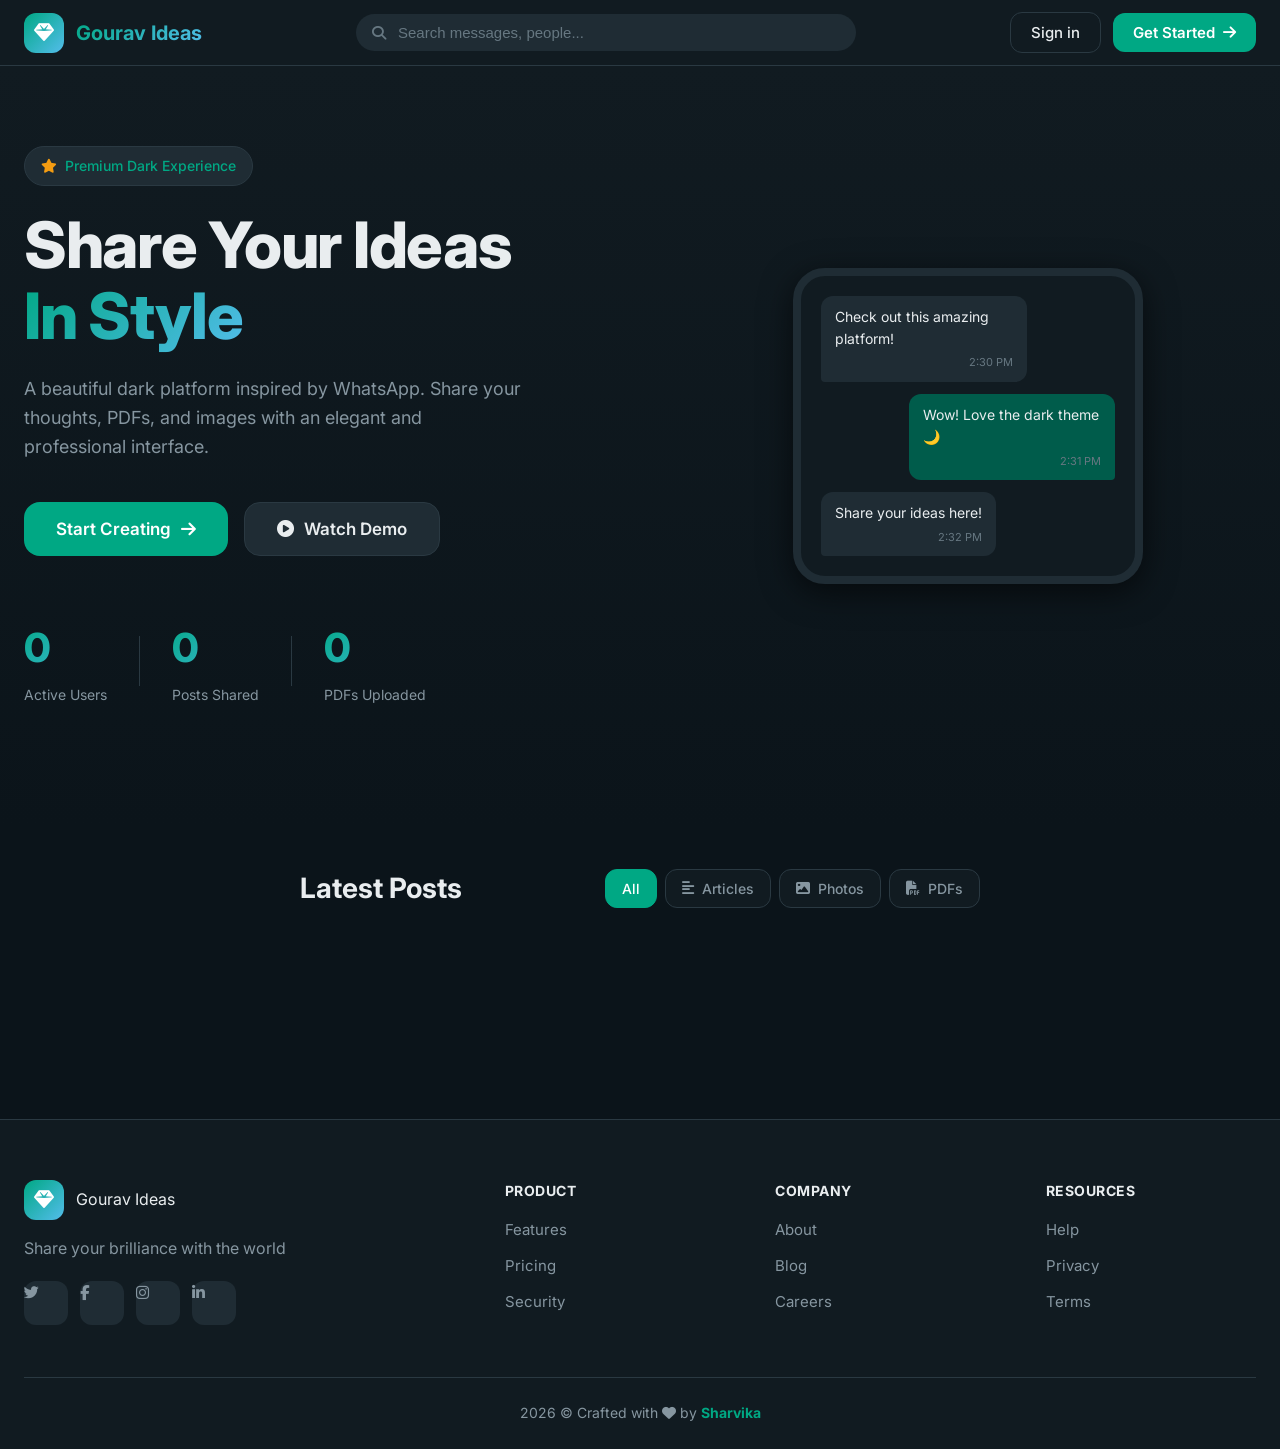
==== admin.html @ 792f9901 "Add files via upload" ====
<!DOCTYPE html>
<html lang="en">
<head>
    <meta charset="UTF-8">
    <meta name="viewport" content="width=device-width, initial-scale=1.0">
    <title>Admin Panel - Gourav Ideas</title>
    <link rel="stylesheet" href="styles.css">
    <link rel="stylesheet" href="https://cdnjs.cloudflare.com/ajax/libs/font-awesome/6.4.0/css/all.min.css">
</head>
<body class="admin-body">
    <div class="admin-container">
        <!-- Sidebar -->
        <aside class="admin-sidebar">
            <div class="admin-logo">
                <i class="fas fa-crown"></i>
                <h2>Admin Panel</h2>
            </div>
            <nav class="admin-nav">
                <a href="#dashboard" class="active" onclick="showSection('dashboard')">
                    <i class="fas fa-chart-line"></i> Dashboard
                </a>
                <a href="#users" onclick="showSection('users')">
                    <i class="fas fa-users"></i> User Management
                </a>
                <a href="#posts" onclick="showSection('posts')">
                    <i class="fas fa-file-alt"></i> Posts Management
                </a>
                <a href="#settings" onclick="showSection('settings')">
                    <i class="fas fa-cog"></i> Website Settings
                </a>
                <a href="#analytics" onclick="showSection('analytics')">
                    <i class="fas fa-chart-pie"></i> Analytics
                </a>
                <a href="index.html" class="back-btn">
                    <i class="fas fa-home"></i> Back to Website
                </a>
            </nav>
        </aside>

        <!-- Main Content -->
        <main class="admin-main">
            <header class="admin-header">
                <h1 id="sectionTitle"><i class="fas fa-chart-line"></i> Dashboard</h1>
                <div class="admin-user">
                    <span>Admin</span>
                    <img src="https://ui-avatars.com/api/?name=Admin&background=f56565&color=fff" alt="Admin">
                </div>
            </header>

            <!-- Dashboard Section -->
            <section id="dashboard" class="admin-section">
                <div class="stats-grid">
                    <div class="stat-box">
                        <div class="stat-icon blue">
                            <i class="fas fa-users"></i>
                        </div>
                        <div class="stat-info">
                            <h3 id="adminTotalUsers">0</h3>
                            <p>Total Users</p>
                        </div>
                    </div>
                    <div class="stat-box">
                        <div class="stat-icon green">
                            <i class="fas fa-file-alt"></i>
                        </div>
                        <div class="stat-info">
                            <h3 id="adminTotalPosts">0</h3>
                            <p>Total Posts</p>
                        </div>
                    </div>
                    <div class="stat-box">
                        <div class="stat-icon orange">
                            <i class="fas fa-file-pdf"></i>
                        </div>
                        <div class="stat-info">
                            <h3 id="adminTotalPDFs">0</h3>
                            <p>PDF Files</p>
                        </div>
                    </div>
                    <div class="stat-box">
                        <div class="stat-icon red">
                            <i class="fas fa-user-slash"></i>
                        </div>
                        <div class="stat-info">
                            <h3 id="adminBlockedUsers">0</h3>
                            <p>Blocked Users</p>
                        </div>
                    </div>
                </div>

                <div class="dashboard-cards">
                    <div class="dashboard-card">
                        <h3><i class="fas fa-clock"></i> Recent Activity</h3>
                        <div id="recentActivity" class="activity-list">
                            <!-- Activity items will be loaded here -->
                        </div>
                    </div>
                    <div class="dashboard-card">
                        <h3><i class="fas fa-chart-bar"></i> Quick Stats</h3>
                        <div class="quick-stats">
                            <div class="quick-stat-item">
                                <span>Posts Today</span>
                                <strong id="postsToday">0</strong>
                            </div>
                            <div class="quick-stat-item">
                                <span>New Users (Week)</span>
                                <strong id="newUsersWeek">0</strong>
                            </div>
                            <div class="quick-stat-item">
                                <span>Total Storage Used</span>
                                <strong id="storageUsed">0 MB</strong>
                            </div>
                        </div>
                    </div>
                </div>
            </section>

            <!-- User Management Section -->
            <section id="users" class="admin-section hidden">
                <div class="section-actions">
                    <input type="text" id="userSearch" placeholder="Search users..." onkeyup="searchUsers()">
                    <button class="action-btn" onclick="refreshUsers()">
                        <i class="fas fa-sync"></i> Refresh
                    </button>
                </div>
                <div class="table-container">
                    <table class="admin-table">
                        <thead>
                            <tr>
                                <th>User ID</th>
                                <th>Name</th>
                                <th>Email</th>
                                <th>Status</th>
                                <th>Posts</th>
                                <th>Joined</th>
                                <th>Actions</th>
                            </tr>
                        </thead>
                        <tbody id="usersTableBody">
                            <!-- Users will be loaded here -->
                        </tbody>
                    </table>
                </div>
            </section>

            <!-- Posts Management Section -->
            <section id="posts" class="admin-section hidden">
                <div class="section-actions">
                    <input type="text" id="postSearch" placeholder="Search posts..." onkeyup="searchPosts()">
                    <select id="postTypeFilter" onchange="filterAdminPosts()">
                        <option value="all">All Types</option>
                        <option value="text">Text</option>
                        <option value="image">Image</option>
                        <option value="pdf">PDF</option>
                    </select>
                    <button class="action-btn" onclick="refreshPosts()">
                        <i class="fas fa-sync"></i> Refresh
                    </button>
                </div>
                <div id="adminPostsContainer" class="admin-posts-grid">
                    <!-- Posts will be loaded here -->
                </div>
            </section>

            <!-- Website Settings Section -->
            <section id="settings" class="admin-section hidden">
                <div class="settings-grid">
                    <div class="settings-card">
                        <h3><i class="fas fa-power-off"></i> Website Control</h3>
                        <div class="setting-item">
                            <div>
                                <h4>Website Status</h4>
                                <p>Turn website on/off for maintenance</p>
                            </div>
                            <label class="toggle-switch">
                                <input type="checkbox" id="websiteStatus" onchange="toggleWebsite()" checked>
                                <span class="toggle-slider"></span>
                            </label>
                        </div>
                        <div class="setting-item">
                            <div>
                                <h4>User Registration</h4>
                                <p>Allow new user registrations</p>
                            </div>
                            <label class="toggle-switch">
                                <input type="checkbox" id="registrationStatus" checked>
                                <span class="toggle-slider"></span>
                            </label>
                        </div>
                        <div class="setting-item">
                            <div>
                                <h4>Post Creation</h4>
                                <p>Allow users to create posts</p>
                            </div>
                            <label class="toggle-switch">
                                <input type="checkbox" id="postCreationStatus" checked>
                                <span class="toggle-slider"></span>
                            </label>
                        </div>
                    </div>

                    <div class="settings-card">
                        <h3><i class="fas fa-sliders-h"></i> Content Limits</h3>
                        <div class="setting-input">
                            <label>Max File Size (MB)</label>
                            <input type="number" id="maxFileSize" value="10" min="1" max="100">
                        </div>
                        <div class="setting-input">
                            <label>Posts Per User Per Day</label>
                            <input type="number" id="postsPerDay" value="10" min="1" max="50">
                        </div>
                        <div class="setting-input">
                            <label>Max Text Length</label>
                            <input type="number" id="maxTextLength" value="5000" min="100" max="10000">
                        </div>
                        <button class="save-btn" onclick="saveSettings()">
                            <i class="fas fa-save"></i> Save Settings
                        </button>
                    </div>

                    <div class="settings-card">
                        <h3><i class="fas fa-exclamation-triangle"></i> Danger Zone</h3>
                        <button class="danger-btn" onclick="clearAllPosts()">
                            <i class="fas fa-trash"></i> Delete All Posts
                        </button>
                        <button class="danger-btn" onclick="clearAllUsers()">
                            <i class="fas fa-user-times"></i> Remove All Users
                        </button>
                        <button class="danger-btn" onclick="resetWebsite()">
                            <i class="fas fa-redo"></i> Reset Entire Website
                        </button>
                    </div>

                    <div class="settings-card">
                        <h3><i class="fas fa-download"></i> Data Management</h3>
                        <button class="action-btn full-width" onclick="exportData()">
                            <i class="fas fa-download"></i> Export All Data
                        </button>
                        <button class="action-btn full-width" onclick="generateBackup()">
                            <i class="fas fa-database"></i> Create Backup
                        </button>
                    </div>
                </div>
            </section>

            <!-- Analytics Section -->
            <section id="analytics" class="admin-section hidden">
                <div class="analytics-grid">
                    <div class="analytics-card">
                        <h3><i class="fas fa-chart-line"></i> User Growth</h3>
                        <canvas id="userGrowthChart"></canvas>
                    </div>
                    <div class="analytics-card">
                        <h3><i class="fas fa-chart-pie"></i> Content Distribution</h3>
                        <div class="content-stats">
                            <div class="content-stat">
                                <i class="fas fa-font"></i>
                                <div>
                                    <strong id="textPostsCount">0</strong>
                                    <span>Text Posts</span>
                                </div>
                            </div>
                            <div class="content-stat">
                                <i class="fas fa-image"></i>
                                <div>
                                    <strong id="imagePostsCount">0</strong>
                                    <span>Image Posts</span>
                                </div>
                            </div>
                            <div class="content-stat">
                                <i class="fas fa-file-pdf"></i>
                                <div>
                                    <strong id="pdfPostsCount">0</strong>
                                    <span>PDF Posts</span>
                                </div>
                            </div>
                        </div>
                    </div>
                </div>
            </section>
        </main>
    </div>

    <script src="script.js"></script>
    <script>
        // Check if user is admin
        window.onload = function() {
            const currentUser = JSON.parse(localStorage.getItem('currentUser') || '{}');
            if (!currentUser.isAdmin) {
                alert('Access Denied! Admin privileges required.');
                window.location.href = 'index.html';
            }
            loadAdminData();
        };
    </script>
</body>
</html>
---- styles.css ----
/* ==================== VARIABLES ==================== */
:root {
    /* Dark Theme Colors (WhatsApp Inspired) */
    --bg-primary: #0b141a;
    --bg-secondary: #111b21;
    --bg-tertiary: #1f2c34;
    --bg-hover: #2a3942;
    
    /* Message Bubbles */
    --bubble-received: #1f2c34;
    --bubble-sent: #005c4b;
    
    /* Accent Colors */
    --primary: #00a884;
    --primary-dark: #008069;
    --primary-light: #06cf9c;
    
    --accent-blue: #53bdeb;
    --accent-purple: #9b59b6;
    --accent-red: #e74c3c;
    --accent-green: #00a884;
    --accent-orange: #f39c12;
    
    /* Text Colors */
    --text-primary: #e9edef;
    --text-secondary: #8696a0;
    --text-tertiary: #667781;
    
    /* Border & Divider */
    --border-color: #2a3942;
    --divider: #222d34;
    
    /* Shadows */
    --shadow-sm: 0 1px 2px 0 rgba(0, 0, 0, 0.3);
    --shadow-md: 0 2px 8px 0 rgba(0, 0, 0, 0.4);
    --shadow-lg: 0 4px 16px 0 rgba(0, 0, 0, 0.5);
    --shadow-xl: 0 8px 32px 0 rgba(0, 0, 0, 0.6);
    
    /* Border Radius */
    --radius-sm: 6px;
    --radius-md: 8px;
    --radius-lg: 12px;
    --radius-xl: 16px;
    --radius-full: 999px;
    
    /* Transitions */
    --transition: all 0.2s cubic-bezier(0.4, 0, 0.2, 1);
}

/* ==================== RESET & BASE ==================== */
* {
    margin: 0;
    padding: 0;
    box-sizing: border-box;
}

body {
    font-family: 'Inter', 'Poppins', -apple-system, BlinkMacSystemFont, sans-serif;
    background: var(--bg-primary);
    color: var(--text-primary);
    line-height: 1.6;
    overflow-x: hidden;
}

img {
    max-width: 100%;
    display: block;
}

button {
    font-family: inherit;
    border: none;
    cursor: pointer;
}

a {
    text-decoration: none;
    color: inherit;
}

/* ==================== SCROLLBAR ==================== */
::-webkit-scrollbar {
    width: 8px;
    height: 8px;
}

::-webkit-scrollbar-track {
    background: var(--bg-secondary);
}

::-webkit-scrollbar-thumb {
    background: var(--border-color);
    border-radius: var(--radius-full);
}

::-webkit-scrollbar-thumb:hover {
    background: var(--bg-hover);
}

/* ==================== LAYOUT ==================== */
.container {
    max-width: 720px;
    margin: 0 auto;
    padding: 0 20px;
}

/* ==================== NAVBAR ==================== */
.navbar {
    position: sticky;
    top: 0;
    z-index: 100;
    background: var(--bg-secondary);
    border-bottom: 1px solid var(--border-color);
    backdrop-filter: blur(10px);
}

.nav-container {
    max-width: 1400px;
    margin: 0 auto;
    padding: 12px 24px;
    display: flex;
    align-items: center;
    justify-content: space-between;
    gap: 24px;
}

.nav-brand {
    display: flex;
    align-items: center;
    gap: 12px;
}

.brand-icon {
    width: 40px;
    height: 40px;
    background: linear-gradient(135deg, var(--primary), var(--accent-blue));
    border-radius: var(--radius-lg);
    display: flex;
    align-items: center;
    justify-content: center;
    font-size: 20px;
    color: white;
}

.brand-text {
    font-size: 20px;
    font-weight: 700;
    background: linear-gradient(135deg, var(--primary), var(--accent-blue));
    -webkit-background-clip: text;
    -webkit-text-fill-color: transparent;
}

.nav-search {
    flex: 1;
    max-width: 500px;
}

.search-box {
    display: flex;
    align-items: center;
    gap: 12px;
    padding: 10px 16px;
    background: var(--bg-tertiary);
    border-radius: var(--radius-full);
    transition: var(--transition);
}

.search-box:focus-within {
    background: var(--bg-hover);
}

.search-box i {
    color: var(--text-tertiary);
    font-size: 14px;
}

.search-box input {
    flex: 1;
    background: none;
    border: none;
    outline: none;
    color: var(--text-primary);
    font-size: 15px;
}

.search-box input::placeholder {
    color: var(--text-tertiary);
}

.nav-right {
    display: flex;
    align-items: center;
}

.nav-buttons {
    display: flex;
    align-items: center;
    gap: 12px;
}

/* ==================== BUTTONS ==================== */
.btn-outline {
    padding: 10px 20px;
    background: transparent;
    border: 1px solid var(--border-color);
    border-radius: var(--radius-lg);
    color: var(--text-primary);
    font-size: 15px;
    font-weight: 500;
    transition: var(--transition);
}

.btn-outline:hover {
    background: var(--bg-tertiary);
    border-color: var(--primary);
}

.btn-primary {
    display: flex;
    align-items: center;
    gap: 8px;
    padding: 10px 20px;
    background: var(--primary);
    border-radius: var(--radius-lg);
    color: white;
    font-size: 15px;
    font-weight: 600;
    transition: var(--transition);
}

.btn-primary:hover {
    background: var(--primary-dark);
    transform: translateY(-2px);
    box-shadow: var(--shadow-md);
}

.icon-btn {
    position: relative;
    width: 44px;
    height: 44px;
    display: flex;
    align-items: center;
    justify-content: center;
    background: var(--bg-tertiary);
    border-radius: var(--radius-lg);
    color: var(--text-secondary);
    transition: var(--transition);
}

.icon-btn:hover {
    background: var(--bg-hover);
    color: var(--text-primary);
}

.notification-badge {
    position: absolute;
    top: 8px;
    right: 8px;
    min-width: 18px;
    height: 18px;
    display: flex;
    align-items: center;
    justify-content: center;
    background: var(--accent-red);
    border-radius: var(--radius-full);
    font-size: 11px;
    font-weight: 700;
    color: white;
    padding: 0 5px;
}

/* ==================== USER DROPDOWN ==================== */
.user-dropdown {
    position: relative;
}

.user-avatar-btn {
    display: flex;
    align-items: center;
    gap: 8px;
    padding: 4px 12px 4px 4px;
    background: var(--bg-tertiary);
    border-radius: var(--radius-full);
    transition: var(--transition);
}

.user-avatar-btn:hover {
    background: var(--bg-hover);
}

.user-avatar-btn img {
    width: 36px;
    height: 36px;
    border-radius: var(--radius-full);
    object-fit: cover;
}

.user-avatar-btn i {
    font-size: 12px;
    color: var(--text-tertiary);
}

.dropdown-menu {
    position: absolute;
    top: calc(100% + 8px);
    right: 0;
    width: 280px;
    background: var(--bg-secondary);
    border: 1px solid var(--border-color);
    border-radius: var(--radius-xl);
    box-shadow: var(--shadow-xl);
    padding: 8px;
    opacity: 0;
    visibility: hidden;
    transform: translateY(-10px);
    transition: var(--transition);
}

.dropdown-menu.active {
    opacity: 1;
    visibility: visible;
    transform: translateY(0);
}

.dropdown-profile {
    display: flex;
    gap: 12px;
    padding: 12px;
    border-radius: var(--radius-lg);
}

.dropdown-profile img {
    width: 48px;
    height: 48px;
    border-radius: var(--radius-full);
}

.dropdown-info h4 {
    font-size: 15px;
    font-weight: 600;
    color: var(--text-primary);
    margin-bottom: 2px;
}

.dropdown-info p {
    font-size: 13px;
    color: var(--text-secondary);
}

.dropdown-divider {
    height: 1px;
    background: var(--border-color);
    margin: 8px 0;
}

.dropdown-item {
    display: flex;
    align-items: center;
    gap: 12px;
    padding: 10px 12px;
    border-radius: var(--radius-lg);
    color: var(--text-primary);
    font-size: 14px;
    transition: var(--transition);
}

.dropdown-item:hover {
    background: var(--bg-tertiary);
}

.dropdown-item i {
    width: 20px;
    color: var(--text-secondary);
}

.admin-item {
    background: linear-gradient(135deg, var(--primary), var(--accent-blue));
    color: white !important;
}

.admin-item:hover {
    opacity: 0.9;
}

.admin-item i {
    color: white !important;
}

.admin-badge {
    margin-left: auto;
    padding: 2px 8px;
    background: rgba(255, 255, 255, 0.2);
    border-radius: var(--radius-sm);
    font-size: 10px;
    font-weight: 700;
}

.logout-item {
    color: var(--accent-red) !important;
}

.logout-item i {
    color: var(--accent-red) !important;
}

/* ==================== HERO SECTION ==================== */
.hero {
    padding: 80px 0 120px;
    background: linear-gradient(180deg, var(--bg-secondary) 0%, var(--bg-primary) 100%);
}

.hero-container {
    max-width: 1400px;
    margin: 0 auto;
    padding: 0 24px;
    display: grid;
    grid-template-columns: 1fr 1fr;
    gap: 80px;
    align-items: center;
}

.hero-badge {
    display: inline-flex;
    align-items: center;
    gap: 8px;
    padding: 8px 16px;
    background: var(--bg-tertiary);
    border: 1px solid var(--border-color);
    border-radius: var(--radius-full);
    font-size: 14px;
    font-weight: 500;
    color: var(--primary);
    margin-bottom: 24px;
}

.hero-badge i {
    color: var(--accent-orange);
}

.hero-title {
    font-size: 64px;
    font-weight: 800;
    line-height: 1.1;
    margin-bottom: 24px;
    letter-spacing: -0.02em;
}

.gradient-text {
    background: linear-gradient(135deg, var(--primary), var(--accent-blue));
    -webkit-background-clip: text;
    -webkit-text-fill-color: transparent;
}

.hero-description {
    font-size: 18px;
    color: var(--text-secondary);
    line-height: 1.6;
    margin-bottom: 40px;
    max-width: 500px;
}

.hero-buttons {
    display: flex;
    gap: 16px;
    margin-bottom: 60px;
}

.btn-hero-primary {
    display: flex;
    align-items: center;
    gap: 10px;
    padding: 16px 32px;
    background: var(--primary);
    border-radius: var(--radius-xl);
    color: white;
    font-size: 17px;
    font-weight: 600;
    transition: var(--transition);
}

.btn-hero-primary:hover {
    background: var(--primary-dark);
    transform: translateY(-3px);
    box-shadow: var(--shadow-lg);
}

.btn-hero-secondary {
    display: flex;
    align-items: center;
    gap: 10px;
    padding: 16px 32px;
    background: var(--bg-tertiary);
    border: 1px solid var(--border-color);
    border-radius: var(--radius-xl);
    color: var(--text-primary);
    font-size: 17px;
    font-weight: 600;
    transition: var(--transition);
}

.btn-hero-secondary:hover {
    background: var(--bg-hover);
    transform: translateY(-2px);
}

.hero-stats {
    display: flex;
    align-items: center;
    gap: 32px;
}

.stat-box {
    text-align: left;
}

.stat-number {
    font-size: 40px;
    font-weight: 800;
    background: linear-gradient(135deg, var(--primary), var(--accent-blue));
    -webkit-background-clip: text;
    -webkit-text-fill-color: transparent;
    margin-bottom: 4px;
}

.stat-text {
    font-size: 14px;
    color: var(--text-secondary);
}

.stat-separator {
    width: 1px;
    height: 50px;
    background: var(--border-color);
}

/* ==================== PHONE MOCKUP ==================== */
.phone-mockup {
    position: relative;
    width: 100%;
    max-width: 350px;
    margin: 0 auto;
}

.phone-screen {
    background: var(--bg-secondary);
    border: 8px solid var(--bg-tertiary);
    border-radius: 32px;
    padding: 20px;
    box-shadow: var(--shadow-xl);
}

.chat-preview {
    display: flex;
    flex-direction: column;
    gap: 12px;
}

.chat-message {
    display: flex;
}

.chat-message.received {
    justify-content: flex-start;
}

.chat-message.sent {
    justify-content: flex-end;
}

.message-bubble {
    max-width: 70%;
    padding: 10px 14px;
    border-radius: var(--radius-lg);
    position: relative;
    animation: messageSlideIn 0.3s ease-out;
}

@keyframes messageSlideIn {
    from {
        opacity: 0;
        transform: translateY(10px);
    }
    to {
        opacity: 1;
        transform: translateY(0);
    }
}

.chat-message.received .message-bubble {
    background: var(--bubble-received);
    border-bottom-left-radius: 4px;
}

.chat-message.sent .message-bubble {
    background: var(--bubble-sent);
    border-bottom-right-radius: 4px;
}

.message-bubble p {
    font-size: 14px;
    color: var(--text-primary);
    margin-bottom: 4px;
}

.message-time {
    font-size: 11px;
    color: var(--text-tertiary);
    float: right;
    margin-left: 12px;
}

/* ==================== CREATE SECTION ==================== */
.create-section {
    padding: 40px 0;
}

.create-card {
    background: var(--bg-secondary);
    border: 1px solid var(--border-color);
    border-radius: var(--radius-xl);
    padding: 20px;
    box-shadow: var(--shadow-md);
}

.create-header {
    display: flex;
    align-items: center;
    gap: 12px;
    margin-bottom: 16px;
    cursor: pointer;
}

.create-avatar {
    width: 44px;
    height: 44px;
    border-radius: var(--radius-full);
    object-fit: cover;
}

.create-input {
    flex: 1;
    padding: 14px 20px;
    background: var(--bg-tertiary);
    border-radius: var(--radius-full);
    color: var(--text-secondary);
    cursor: pointer;
    transition: var(--transition);
}

.create-input:hover {
    background: var(--bg-hover);
}

.create-actions {
    display: flex;
    gap: 8px;
    padding-top: 16px;
    border-top: 1px solid var(--border-color);
}

.action-button {
    flex: 1;
    display: flex;
    align-items: center;
    justify-content: center;
    gap: 10px;
    padding: 12px;
    background: var(--bg-tertiary);
    border-radius: var(--radius-lg);
    font-size: 15px;
    font-weight: 500;
    color: var(--text-primary);
    transition: var(--transition);
}

.action-button:hover {
    background: var(--bg-hover);
}

.action-icon {
    width: 32px;
    height: 32px;
    display: flex;
    align-items: center;
    justify-content: center;
    border-radius: var(--radius-md);
    font-size: 16px;
    color: white;
}

.action-icon.blue {
    background: var(--accent-blue);
}

.action-icon.red {
    background: var(--accent-red);
}

.action-icon.green {
    background: var(--accent-green);
}

/* ==================== FILTER SECTION ==================== */
.filter-section {
    padding: 40px 0 24px;
}

.filter-header {
    display: flex;
    justify-content: space-between;
    align-items: center;
    margin-bottom: 24px;
}

.filter-header h2 {
    font-size: 28px;
    font-weight: 700;
}

.filter-tabs {
    display: flex;
    gap: 8px;
}

.filter-tab {
    display: flex;
    align-items: center;
    gap: 8px;
    padding: 10px 16px;
    background: var(--bg-secondary);
    border: 1px solid var(--border-color);
    border-radius: var(--radius-lg);
    color: var(--text-secondary);
    font-size: 14px;
    font-weight: 500;
    transition: var(--transition);
}

.filter-tab:hover {
    background: var(--bg-tertiary);
    border-color: var(--primary);
}

.filter-tab.active {
    background: var(--primary);
    border-color: var(--primary);
    color: white;
}

/* ==================== FEED SECTION ==================== */
.feed-section {
    padding: 0 0 80px;
}

.posts-feed {
    display: flex;
    flex-direction: column;
    gap: 16px;
}

/* ==================== POST CARD ==================== */
.post-card {
    background: var(--bg-secondary);
    border: 1px solid var(--border-color);
    border-radius: var(--radius-xl);
    overflow: hidden;
    transition: var(--transition);
}

.post-card:hover {
    border-color: var(--primary);
    box-shadow: var(--shadow-lg);
}

.post-header {
    display: flex;
    justify-content: space-between;
    align-items: center;
    padding: 16px 20px;
}

.post-author-info {
    display: flex;
    gap: 12px;
}

.post-avatar {
    width: 44px;
    height: 44px;
    border-radius: var(--radius-full);
    object-fit: cover;
}

.post-author-name {
    font-size: 16px;
    font-weight: 600;
    color: var(--text-primary);
    margin-bottom: 2px;
}

.post-time {
    font-size: 13px;
    color: var(--text-tertiary);
}

.post-menu {
    width: 36px;
    height: 36px;
    display: flex;
    align-items: center;
    justify-content: center;
    background: transparent;
    border-radius: var(--radius-md);
    color: var(--text-tertiary);
    transition: var(--transition);
}

.post-menu:hover {
    background: var(--bg-tertiary);
    color: var(--text-primary);
}

.post-content {
    padding: 0 20px 16px;
}

.post-title {
    font-size: 20px;
    font-weight: 600;
    color: var(--text-primary);
    margin-bottom: 8px;
}

.post-text {
    font-size: 15px;
    color: var(--text-secondary);
    line-height: 1.6;
}

.post-image {
    width: 100%;
    max-height: 500px;
    object-fit: cover;
}

.post-pdf {
    display: flex;
    align-items: center;
    gap: 16px;
    padding: 16px;
    background: var(--bg-tertiary);
    border-radius: var(--radius-lg);
    margin: 0 20px 16px;
}

.pdf-icon {
    width: 56px;
    height: 56px;
    display: flex;
    align-items: center;
    justify-content: center;
    background: var(--accent-red);
    border-radius: var(--radius-lg);
    font-size: 24px;
    color: white;
}

.pdf-details {
    flex: 1;
}

.pdf-name {
    font-size: 15px;
    font-weight: 600;
    color: var(--text-primary);
    margin-bottom: 4px;
}

.pdf-size {
    font-size: 13px;
    color: var(--text-tertiary);
}

.pdf-download-btn {
    padding: 10px 20px;
    background: var(--primary);
    border-radius: var(--radius-lg);
    color: white;
    font-size: 14px;
    font-weight: 600;
    transition: var(--transition);
}

.pdf-download-btn:hover {
    background: var(--primary-dark);
}

.post-actions {
    display: flex;
    gap: 4px;
    padding: 12px 20px;
    border-top: 1px solid var(--border-color);
}

.post-action-btn {
    flex: 1;
    display: flex;
    align-items: center;
    justify-content: center;
    gap: 8px;
    padding: 10px;
    background: transparent;
    border-radius: var(--radius-lg);
    color: var(--text-secondary);
    font-size: 14px;
    font-weight: 500;
    transition: var(--transition);
}

.post-action-btn:hover {
    background: var(--bg-tertiary);
    color: var(--text-primary);
}

.post-action-btn.delete {
    color: var(--accent-red);
}

/* ==================== MODAL ==================== */
.modal {
    display: none;
    position: fixed;
    inset: 0;
    z-index: 1000;
    align-items: center;
    justify-content: center;
    padding: 20px;
}

.modal.active {
    display: flex;
}

.modal-backdrop {
    position: absolute;
    inset: 0;
    background: rgba(0, 0, 0, 0.8);
    backdrop-filter: blur(4px);
}

.modal-dialog {
    position: relative;
    width: 100%;
    max-width: 600px;
    max-height: 90vh;
    overflow-y: auto;
    background: var(--bg-secondary);
    border: 1px solid var(--border-color);
    border-radius: var(--radius-xl);
    box-shadow: var(--shadow-xl);
    animation: modalFadeIn 0.3s ease-out;
}

@keyframes modalFadeIn {
    from {
        opacity: 0;
        transform: scale(0.95);
    }
    to {
        opacity: 1;
        transform: scale(1);
    }
}

.auth-dialog {
    max-width: 460px;
}

.modal-header {
    display: flex;
    justify-content: space-between;
    align-items: center;
    padding: 24px;
    border-bottom: 1px solid var(--border-color);
}

.modal-header h3 {
    font-size: 20px;
    font-weight: 700;
}

.modal-close {
    width: 36px;
    height: 36px;
    display: flex;
    align-items: center;
    justify-content: center;
    background: var(--bg-tertiary);
    border-radius: var(--radius-md);
    color: var(--text-secondary);
    transition: var(--transition);
}

.modal-close:hover {
    background: var(--bg-hover);
    color: var(--text-primary);
}

.modal-body {
    padding: 24px;
}

/* ==================== FORM ==================== */
.post-type-tabs {
    display: flex;
    gap: 8px;
    padding: 6px;
    background: var(--bg-tertiary);
    border-radius: var(--radius-lg);
    margin-bottom: 24px;
}

.type-tab {
    flex: 1;
    display: flex;
    align-items: center;
    justify-content: center;
    gap: 8px;
    padding: 10px;
    background: transparent;
    border-radius: var(--radius-md);
    color: var(--text-secondary);
    font-size: 14px;
    font-weight: 500;
    transition: var(--transition);
}

.type-tab.active {
    background: var(--bg-secondary);
    color: var(--primary);
    box-shadow: var(--shadow-sm);
}

.input-group {
    margin-bottom: 20px;
}

.input-group label {
    display: block;
    font-size: 14px;
    font-weight: 600;
    color: var(--text-primary);
    margin-bottom: 8px;
}

.input-group input,
.input-group textarea {
    width: 100%;
    padding: 14px 16px;
    background: var(--bg-tertiary);
    border: 1px solid transparent;
    border-radius: var(--radius-lg);
    color: var(--text-primary);
    font-family: inherit;
    font-size: 15px;
    transition: var(--transition);
}

.input-group input:focus,
.input-group textarea:focus {
    outline: none;
    background: var(--bg-hover);
    border-color: var(--primary);
}

.input-group textarea {
    resize: vertical;
    min-height: 120px;
}

.input-wrapper {
    position: relative;
}

.input-wrapper i {
    position: absolute;
    left: 16px;
    top: 50%;
    transform: translateY(-50%);
    color: var(--text-tertiary);
}

.input-wrapper input {
    padding-left: 44px;
}

.content-tab {
    display: block;
}

.upload-box {
    position: relative;
}

.upload-area {
    display: flex;
    flex-direction: column;
    align-items: center;
    justify-content: center;
    padding: 40px 20px;
    background: var(--bg-tertiary);
    border: 2px dashed var(--border-color);
    border-radius: var(--radius-lg);
    cursor: pointer;
    transition: var(--transition);
}

.upload-area:hover {
    border-color: var(--primary);
    background: var(--bg-hover);
}

.upload-icon {
    width: 64px;
    height: 64px;
    display: flex;
    align-items: center;
    justify-content: center;
    background: var(--bg-secondary);
    border-radius: var(--radius-full);
    font-size: 28px;
    color: var(--primary);
    margin-bottom: 16px;
}

.upload-area h4 {
    font-size: 16px;
    font-weight: 600;
    color: var(--text-primary);
    margin-bottom: 4px;
}

.upload-area p {
    font-size: 14px;
    color: var(--text-tertiary);
}

.preview-area {
    margin-top: 16px;
}

.preview-area img {
    width: 100%;
    border-radius: var(--radius-lg);
}

.modal-footer {
    display: flex;
    justify-content: flex-end;
    gap: 12px;
    padding: 20px 24px;
    border-top: 1px solid var(--border-color);
}

.btn-cancel {
    padding: 12px 24px;
    background: var(--bg-tertiary);
    border-radius: var(--radius-lg);
    color: var(--text-primary);
    font-size: 15px;
    font-weight: 600;
    transition: var(--transition);
}

.btn-cancel:hover {
    background: var(--bg-hover);
}

.btn-submit {
    display: flex;
    align-items: center;
    gap: 8px;
    padding: 12px 24px;
    background: var(--primary);
    border-radius: var(--radius-lg);
    color: white;
    font-size: 15px;
    font-weight: 600;
    transition: var(--transition);
}

.btn-submit:hover {
    background: var(--primary-dark);
}

/* ==================== AUTH FORM ==================== */
.auth-form {
    padding: 40px;
}

.auth-header {
    text-align: center;
    margin-bottom: 32px;
}

.auth-logo {
    width: 72px;
    height: 72px;
    margin: 0 auto 20px;
    background: linear-gradient(135deg, var(--primary), var(--accent-blue));
    border-radius: var(--radius-xl);
    display: flex;
    align-items: center;
    justify-content: center;
    font-size: 32px;
    color: white;
}

.auth-header h2 {
    font-size: 28px;
    font-weight: 700;
    margin-bottom: 8px;
}

.auth-header p {
    font-size: 15px;
    color: var(--text-secondary);
}

.btn-auth {
    width: 100%;
    display: flex;
    align-items: center;
    justify-content: center;
    gap: 10px;
    padding: 14px;
    background: var(--primary);
    border-radius: var(--radius-lg);
    color: white;
    font-size: 16px;
    font-weight: 600;
    margin-top: 24px;
    transition: var(--transition);
}

.btn-auth:hover {
    background: var(--primary-dark);
}

.auth-footer {
    text-align: center;
    margin-top: 24px;
    padding-top: 24px;
    border-top: 1px solid var(--border-color);
    font-size: 14px;
    color: var(--text-secondary);
}

.auth-footer a {
    color: var(--primary);
    font-weight: 600;
}

/* ==================== FOOTER ==================== */
.footer {
    background: var(--bg-secondary);
    border-top: 1px solid var(--border-color);
    padding: 60px 0 24px;
    margin-top: 80px;
}

.footer-container {
    max-width: 1400px;
    margin: 0 auto;
    padding: 0 24px;
}

.footer-content {
    display: grid;
    grid-template-columns: 2fr 1fr 1fr 1fr;
    gap: 60px;
    margin-bottom: 40px;
}

.footer-brand {
    display: flex;
    align-items: center;
    gap: 12px;
    margin-bottom: 16px;
}

.footer-section p {
    color: var(--text-secondary);
    line-height: 1.6;
    margin-bottom: 20px;
}

.social-links {
    display: flex;
    gap: 12px;
}

.social-links a {
    width: 44px;
    height: 44px;
    display: flex;
    align-items: center;
    justify-content: center;
    background: var(--bg-tertiary);
    border-radius: var(--radius-lg);
    color: var(--text-secondary);
    transition: var(--transition);
}

.social-links a:hover {
    background: var(--primary);
    color: white;
}

.footer-section h4 {
    font-size: 14px;
    font-weight: 700;
    text-transform: uppercase;
    letter-spacing: 0.5px;
    margin-bottom: 16px;
}

.footer-section a {
    display: block;
    font-size: 15px;
    color: var(--text-secondary);
    margin-bottom: 12px;
    transition: var(--transition);
}

.footer-section a:hover {
    color: var(--primary);
}

.footer-bottom {
    text-align: center;
    padding-top: 24px;
    border-top: 1px solid var(--border-color);
    color: var(--text-secondary);
    font-size: 14px;
}

.highlight {
    color: var(--primary);
    font-weight: 700;
}

/* ==================== TOAST ==================== */
.toast-container {
    position: fixed;
    bottom: 24px;
    right: 24px;
    z-index: 9999;
}

.toast {
    padding: 16px 24px;
    background: var(--bg-secondary);
    border: 1px solid var(--border-color);
    border-radius: var(--radius-lg);
    box-shadow: var(--shadow-xl);
    margin-bottom: 12px;
    animation: toastSlide 0.3s ease-out;
}

@keyframes toastSlide {
    from {
        opacity: 0;
        transform: translateX(100%);
    }
    to {
        opacity: 1;
        transform: translateX(0);
    }
}

.toast.success {
    border-left: 3px solid var(--primary);
}

.toast.error {
    border-left: 3px solid var(--accent-red);
}

/* ==================== OFFLINE SCREEN ==================== */
.offline-screen {
    position: fixed;
    inset: 0;
    z-index: 99999;
    display: flex;
    align-items: center;
    justify-content: center;
    background: var(--bg-primary);
}

.offline-box {
    text-align: center;
}

.offline-icon {
    width: 100px;
    height: 100px;
    margin: 0 auto 24px;
    background: var(--bg-secondary);
    border-radius: var(--radius-full);
    display: flex;
    align-items: center;
    justify-content: center;
    font-size: 48px;
    color: var(--primary);
}

.offline-box h1 {
    font-size: 32px;
    margin-bottom: 12px;
}

.offline-box p {
    color: var(--text-secondary);
    margin-bottom: 32px;
}

.loader {
    width: 40px;
    height: 40px;
    margin: 0 auto;
    border: 4px solid var(--bg-tertiary);
    border-top-color: var(--primary);
    border-radius: 50%;
    animation: spin 1s linear infinite;
}

@keyframes spin {
    to {
        transform: rotate(360deg);
    }
}

/* ==================== UTILITIES ==================== */
.hidden {
    display: none !important;
}

/* ==================== RESPONSIVE ==================== */
@media (max-width: 1024px) {
    .hero-container {
        grid-template-columns: 1fr;
        gap: 60px;
    }
    
    .hero-image {
        order: -1;
    }
    
    .footer-content {
        grid-template-columns: 1fr 1fr;
        gap: 40px;
    }
}

@media (max-width: 768px) {
    .nav-search {
        display: none;
    }
    
    .hero-title {
        font-size: 40px;
    }
    
    .hero-description {
        font-size: 16px;
    }
    
    .hero-buttons {
        flex-direction: column;
    }
    
    .footer-content {
        grid-template-columns: 1fr;
    }
    
    .filter-header {
        flex-direction: column;
        align-items: flex-start;
        gap: 16px;
    }
}
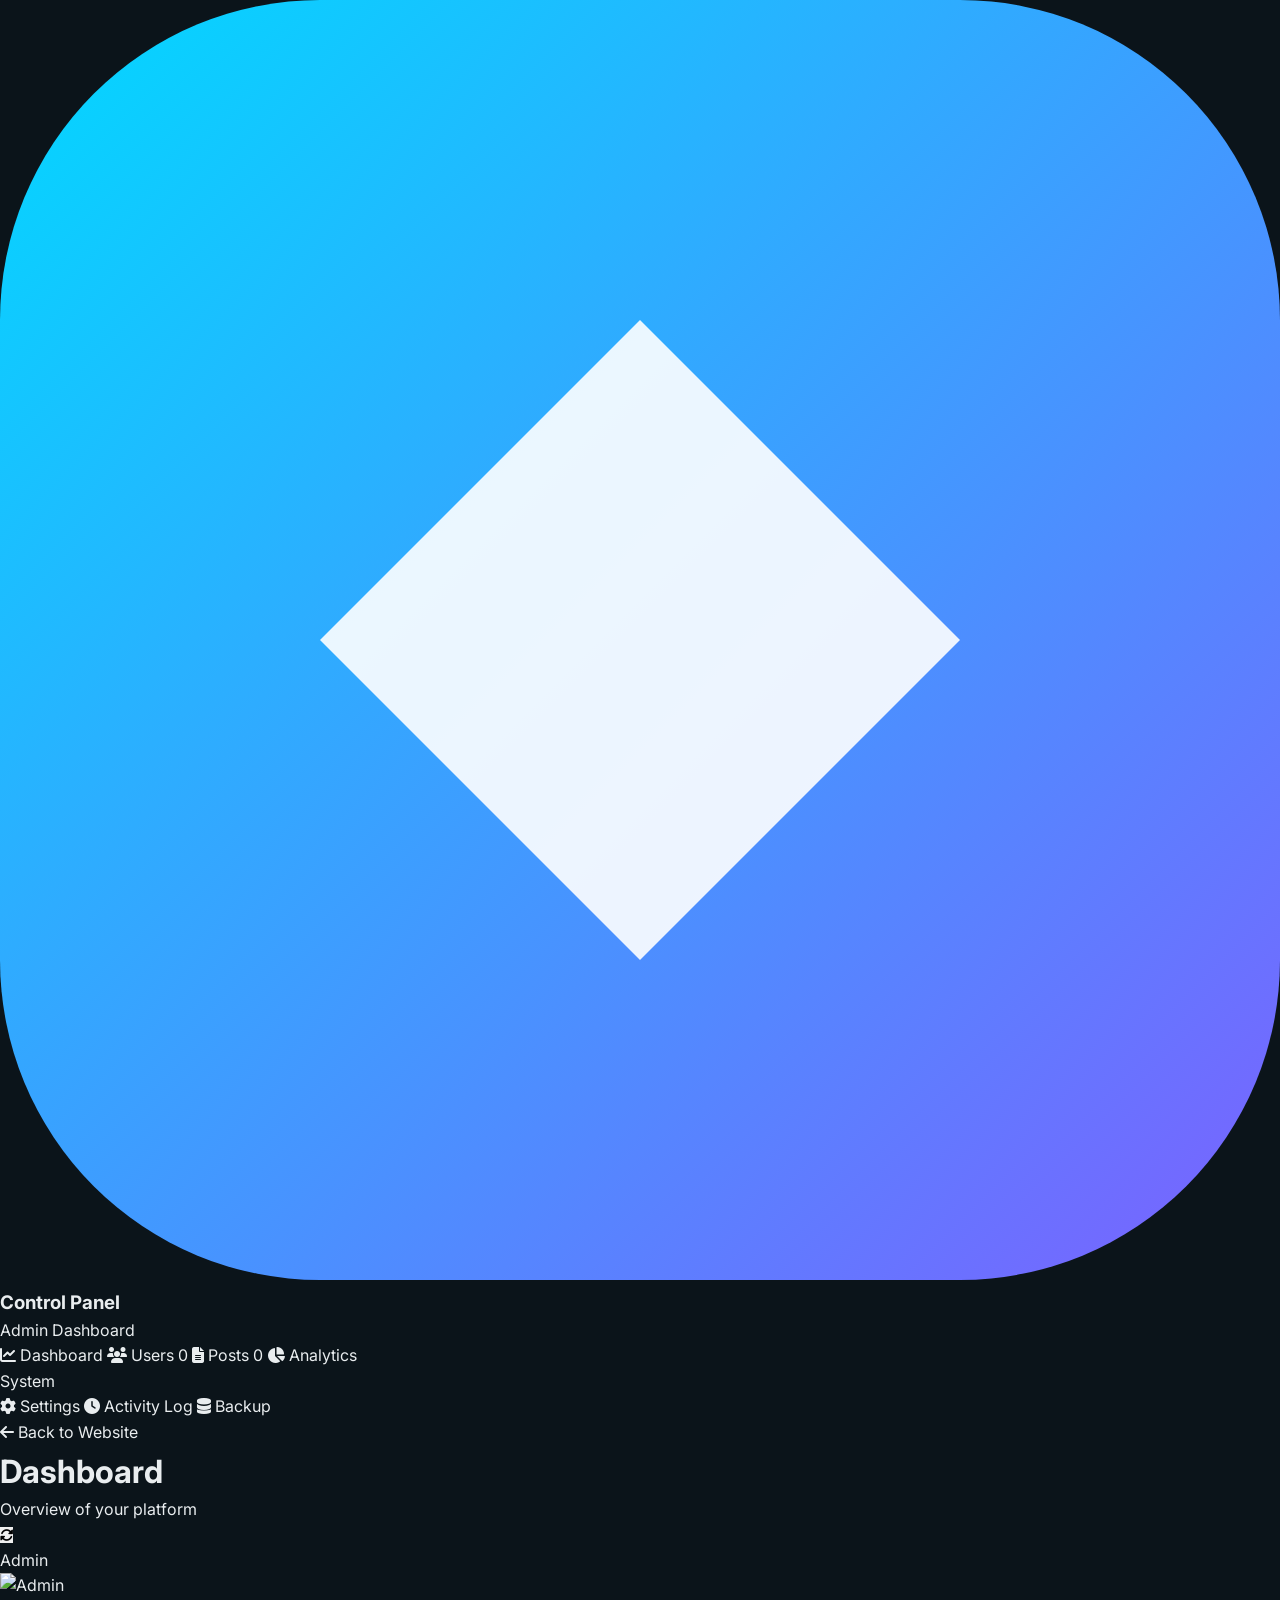
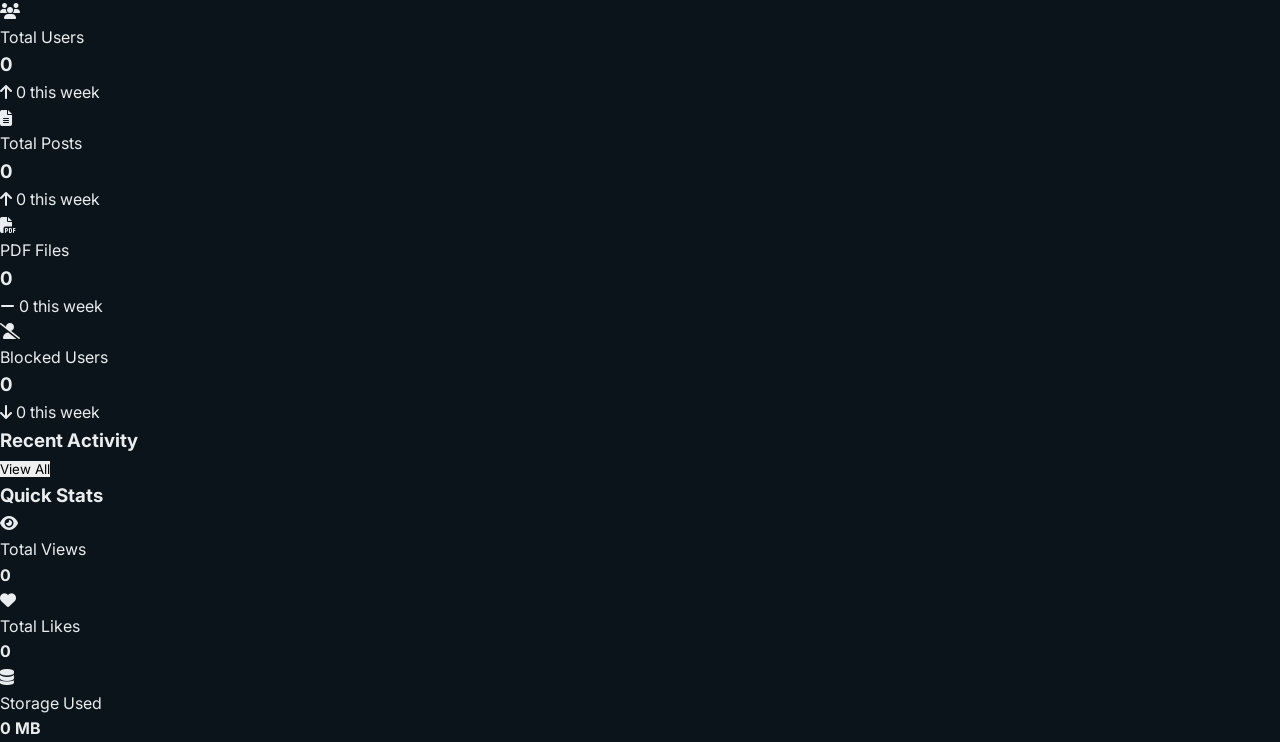
==== commit 6444a396: "Add files via upload" ====
--- a/admin.html
+++ b/admin.html
@@ -3,278 +3,466 @@
 <head>
     <meta charset="UTF-8">
     <meta name="viewport" content="width=device-width, initial-scale=1.0">
-    <title>Admin Panel - Gourav Ideas</title>
+    <title>Control Panel - Gourav Ideas</title>
     <link rel="stylesheet" href="styles.css">
     <link rel="stylesheet" href="https://cdnjs.cloudflare.com/ajax/libs/font-awesome/6.4.0/css/all.min.css">
+    <link href="https://fonts.googleapis.com/css2?family=Inter:wght@300;400;500;600;700;800;900&display=swap" rel="stylesheet">
 </head>
 <body class="admin-body">
-    <div class="admin-container">
+
+    <!-- Admin Container -->
+    <div class="admin-layout">
         <!-- Sidebar -->
         <aside class="admin-sidebar">
-            <div class="admin-logo">
-                <i class="fas fa-crown"></i>
-                <h2>Admin Panel</h2>
+            <div class="sidebar-header">
+                <div class="sidebar-logo">
+                    <svg viewBox="0 0 40 40" fill="none">
+                        <defs>
+                            <linearGradient id="sidebarGrad" x1="0%" y1="0%" x2="100%" y2="100%">
+                                <stop offset="0%" style="stop-color:#00D9FF"/>
+                                <stop offset="100%" style="stop-color:#7B61FF"/>
+                            </linearGradient>
+                        </defs>
+                        <rect width="40" height="40" rx="10" fill="url(#sidebarGrad)"/>
+                        <path d="M20 10 L30 20 L20 30 L10 20 Z" fill="white" opacity="0.9"/>
+                    </svg>
+                    <div>
+                        <h3>Control Panel</h3>
+                        <p>Admin Dashboard</p>
+                    </div>
+                </div>
             </div>
-            <nav class="admin-nav">
-                <a href="#dashboard" class="active" onclick="showSection('dashboard')">
-                    <i class="fas fa-chart-line"></i> Dashboard
-                </a>
-                <a href="#users" onclick="showSection('users')">
-                    <i class="fas fa-users"></i> User Management
-                </a>
-                <a href="#posts" onclick="showSection('posts')">
-                    <i class="fas fa-file-alt"></i> Posts Management
-                </a>
-                <a href="#settings" onclick="showSection('settings')">
-                    <i class="fas fa-cog"></i> Website Settings
-                </a>
-                <a href="#analytics" onclick="showSection('analytics')">
-                    <i class="fas fa-chart-pie"></i> Analytics
-                </a>
-                <a href="index.html" class="back-btn">
-                    <i class="fas fa-home"></i> Back to Website
-                </a>
+
+            <nav class="sidebar-nav">
+                <div class="nav-section">
+                    <a href="#dashboard" class="nav-item active" onclick="showSection('dashboard')">
+                        <i class="fas fa-chart-line"></i>
+                        <span>Dashboard</span>
+                    </a>
+                    <a href="#users" class="nav-item" onclick="showSection('users')">
+                        <i class="fas fa-users"></i>
+                        <span>Users</span>
+                        <span class="nav-badge" id="userCount">0</span>
+                    </a>
+                    <a href="#posts" class="nav-item" onclick="showSection('posts')">
+                        <i class="fas fa-file-alt"></i>
+                        <span>Posts</span>
+                        <span class="nav-badge" id="postCount">0</span>
+                    </a>
+                    <a href="#analytics" class="nav-item" onclick="showSection('analytics')">
+                        <i class="fas fa-chart-pie"></i>
+                        <span>Analytics</span>
+                    </a>
+                </div>
+
+                <div class="nav-section">
+                    <p class="nav-section-title">System</p>
+                    <a href="#settings" class="nav-item" onclick="showSection('settings')">
+                        <i class="fas fa-cog"></i>
+                        <span>Settings</span>
+                    </a>
+                    <a href="#activity" class="nav-item" onclick="showSection('activity')">
+                        <i class="fas fa-clock"></i>
+                        <span>Activity Log</span>
+                    </a>
+                    <a href="#backup" class="nav-item" onclick="showSection('backup')">
+                        <i class="fas fa-database"></i>
+                        <span>Backup</span>
+                    </a>
+                </div>
+
+                <div class="nav-section">
+                    <a href="index.html" class="nav-item nav-back">
+                        <i class="fas fa-arrow-left"></i>
+                        <span>Back to Website</span>
+                    </a>
+                </div>
             </nav>
         </aside>
 
         <!-- Main Content -->
         <main class="admin-main">
-            <header class="admin-header">
-                <h1 id="sectionTitle"><i class="fas fa-chart-line"></i> Dashboard</h1>
-                <div class="admin-user">
-                    <span>Admin</span>
-                    <img src="https://ui-avatars.com/api/?name=Admin&background=f56565&color=fff" alt="Admin">
-                </div>
-            </header>
+            <div class="admin-header">
+                <div class="admin-header-left">
+                    <h1 id="pageTitle">Dashboard</h1>
+                    <p id="pageDescription">Overview of your platform</p>
+                </div>
+
+                <div class="admin-header-right">
+                    <button class="btn-icon" onclick="refreshData()">
+                        <i class="fas fa-rotate"></i>
+                    </button>
+                    <div class="admin-user">
+                        <span id="adminUserName">Admin</span>
+                        <img id="adminAvatar" src="https://ui-avatars.com/api/?name=Admin&background=7B61FF&color=fff" alt="Admin">
+                    </div>
+                </div>
+            </div>
 
             <!-- Dashboard Section -->
-            <section id="dashboard" class="admin-section">
+            <section id="dashboardSection" class="admin-section">
                 <div class="stats-grid">
-                    <div class="stat-box">
+                    <div class="stat-card">
+                        <div class="stat-icon purple">
+                            <i class="fas fa-users"></i>
+                        </div>
+                        <div class="stat-content">
+                            <p class="stat-label">Total Users</p>
+                            <h3 class="stat-value" id="dashTotalUsers">0</h3>
+                            <p class="stat-change positive">
+                                <i class="fas fa-arrow-up"></i>
+                                <span id="usersChange">0</span> this week
+                            </p>
+                        </div>
+                    </div>
+
+                    <div class="stat-card">
                         <div class="stat-icon blue">
-                            <i class="fas fa-users"></i>
-                        </div>
-                        <div class="stat-info">
-                            <h3 id="adminTotalUsers">0</h3>
-                            <p>Total Users</p>
-                        </div>
-                    </div>
-                    <div class="stat-box">
+                            <i class="fas fa-file-alt"></i>
+                        </div>
+                        <div class="stat-content">
+                            <p class="stat-label">Total Posts</p>
+                            <h3 class="stat-value" id="dashTotalPosts">0</h3>
+                            <p class="stat-change positive">
+                                <i class="fas fa-arrow-up"></i>
+                                <span id="postsChange">0</span> this week
+                            </p>
+                        </div>
+                    </div>
+
+                    <div class="stat-card">
                         <div class="stat-icon green">
-                            <i class="fas fa-file-alt"></i>
-                        </div>
-                        <div class="stat-info">
-                            <h3 id="adminTotalPosts">0</h3>
-                            <p>Total Posts</p>
-                        </div>
-                    </div>
-                    <div class="stat-box">
-                        <div class="stat-icon orange">
                             <i class="fas fa-file-pdf"></i>
                         </div>
-                        <div class="stat-info">
-                            <h3 id="adminTotalPDFs">0</h3>
-                            <p>PDF Files</p>
-                        </div>
-                    </div>
-                    <div class="stat-box">
+                        <div class="stat-content">
+                            <p class="stat-label">PDF Files</p>
+                            <h3 class="stat-value" id="dashTotalPdfs">0</h3>
+                            <p class="stat-change">
+                                <i class="fas fa-minus"></i>
+                                <span id="pdfsChange">0</span> this week
+                            </p>
+                        </div>
+                    </div>
+
+                    <div class="stat-card">
                         <div class="stat-icon red">
                             <i class="fas fa-user-slash"></i>
                         </div>
-                        <div class="stat-info">
-                            <h3 id="adminBlockedUsers">0</h3>
-                            <p>Blocked Users</p>
-                        </div>
-                    </div>
-                </div>
-
-                <div class="dashboard-cards">
+                        <div class="stat-content">
+                            <p class="stat-label">Blocked Users</p>
+                            <h3 class="stat-value" id="dashBlockedUsers">0</h3>
+                            <p class="stat-change negative">
+                                <i class="fas fa-arrow-down"></i>
+                                <span id="blockedChange">0</span> this week
+                            </p>
+                        </div>
+                    </div>
+                </div>
+
+                <div class="dashboard-grid">
                     <div class="dashboard-card">
-                        <h3><i class="fas fa-clock"></i> Recent Activity</h3>
+                        <div class="card-header">
+                            <h3>Recent Activity</h3>
+                            <button class="btn-text">View All</button>
+                        </div>
                         <div id="recentActivity" class="activity-list">
-                            <!-- Activity items will be loaded here -->
-                        </div>
-                    </div>
+                            <!-- Activity items will load here -->
+                        </div>
+                    </div>
+
                     <div class="dashboard-card">
-                        <h3><i class="fas fa-chart-bar"></i> Quick Stats</h3>
+                        <div class="card-header">
+                            <h3>Quick Stats</h3>
+                        </div>
                         <div class="quick-stats">
                             <div class="quick-stat-item">
-                                <span>Posts Today</span>
-                                <strong id="postsToday">0</strong>
+                                <div class="quick-stat-icon purple">
+                                    <i class="fas fa-eye"></i>
+                                </div>
+                                <div class="quick-stat-info">
+                                    <p>Total Views</p>
+                                    <h4 id="totalViews">0</h4>
+                                </div>
                             </div>
                             <div class="quick-stat-item">
-                                <span>New Users (Week)</span>
-                                <strong id="newUsersWeek">0</strong>
+                                <div class="quick-stat-icon blue">
+                                    <i class="fas fa-heart"></i>
+                                </div>
+                                <div class="quick-stat-info">
+                                    <p>Total Likes</p>
+                                    <h4 id="totalLikes">0</h4>
+                                </div>
                             </div>
                             <div class="quick-stat-item">
-                                <span>Total Storage Used</span>
-                                <strong id="storageUsed">0 MB</strong>
-                            </div>
-                        </div>
-                    </div>
-                </div>
-            </section>
-
-            <!-- User Management Section -->
-            <section id="users" class="admin-section hidden">
-                <div class="section-actions">
-                    <input type="text" id="userSearch" placeholder="Search users..." onkeyup="searchUsers()">
-                    <button class="action-btn" onclick="refreshUsers()">
-                        <i class="fas fa-sync"></i> Refresh
-                    </button>
-                </div>
+                                <div class="quick-stat-icon green">
+                                    <i class="fas fa-database"></i>
+                                </div>
+                                <div class="quick-stat-info">
+                                    <p>Storage Used</p>
+                                    <h4 id="storageUsed">0 MB</h4>
+                                </div>
+                            </div>
+                        </div>
+                    </div>
+                </div>
+            </section>
+
+            <!-- Users Section -->
+            <section id="usersSection" class="admin-section hidden">
+                <div class="section-toolbar">
+                    <div class="toolbar-left">
+                        <div class="search-box">
+                            <i class="fas fa-search"></i>
+                            <input type="text" id="userSearch" placeholder="Search users..." onkeyup="searchUsers()">
+                        </div>
+                    </div>
+                    <div class="toolbar-right">
+                        <button class="btn btn-ghost" onclick="exportUsers()">
+                            <i class="fas fa-download"></i>
+                            Export
+                        </button>
+                    </div>
+                </div>
+
                 <div class="table-container">
-                    <table class="admin-table">
+                    <table class="data-table">
                         <thead>
                             <tr>
-                                <th>User ID</th>
-                                <th>Name</th>
+                                <th>User</th>
                                 <th>Email</th>
+                                <th>Posts</th>
                                 <th>Status</th>
-                                <th>Posts</th>
                                 <th>Joined</th>
                                 <th>Actions</th>
                             </tr>
                         </thead>
                         <tbody id="usersTableBody">
-                            <!-- Users will be loaded here -->
+                            <!-- Users will load here -->
                         </tbody>
                     </table>
                 </div>
             </section>
 
-            <!-- Posts Management Section -->
-            <section id="posts" class="admin-section hidden">
-                <div class="section-actions">
-                    <input type="text" id="postSearch" placeholder="Search posts..." onkeyup="searchPosts()">
-                    <select id="postTypeFilter" onchange="filterAdminPosts()">
-                        <option value="all">All Types</option>
-                        <option value="text">Text</option>
-                        <option value="image">Image</option>
-                        <option value="pdf">PDF</option>
-                    </select>
-                    <button class="action-btn" onclick="refreshPosts()">
-                        <i class="fas fa-sync"></i> Refresh
-                    </button>
-                </div>
-                <div id="adminPostsContainer" class="admin-posts-grid">
-                    <!-- Posts will be loaded here -->
-                </div>
-            </section>
-
-            <!-- Website Settings Section -->
-            <section id="settings" class="admin-section hidden">
+            <!-- Posts Section -->
+            <section id="postsSection" class="admin-section hidden">
+                <div class="section-toolbar">
+                    <div class="toolbar-left">
+                        <div class="search-box">
+                            <i class="fas fa-search"></i>
+                            <input type="text" id="postSearch" placeholder="Search posts..." onkeyup="searchPosts()">
+                        </div>
+                        <select class="filter-select" id="postTypeFilter" onchange="filterAdminPosts()">
+                            <option value="all">All Types</option>
+                            <option value="text">Articles</option>
+                            <option value="image">Photos</option>
+                            <option value="pdf">PDFs</option>
+                        </select>
+                    </div>
+                    <div class="toolbar-right">
+                        <button class="btn btn-ghost" onclick="deleteAllPosts()">
+                            <i class="fas fa-trash"></i>
+                            Delete All
+                        </button>
+                    </div>
+                </div>
+
+                <div id="adminPostsGrid" class="admin-posts-grid">
+                    <!-- Posts will load here -->
+                </div>
+            </section>
+
+            <!-- Analytics Section -->
+            <section id="analyticsSection" class="admin-section hidden">
+                <div class="analytics-grid">
+                    <div class="analytics-card">
+                        <div class="card-header">
+                            <h3>Content Distribution</h3>
+                        </div>
+                        <div class="content-distribution">
+                            <div class="distribution-item">
+                                <div class="distribution-bar">
+                                    <div class="bar-fill purple" style="width: 0%" id="textBar"></div>
+                                </div>
+                                <div class="distribution-info">
+                                    <span>Articles</span>
+                                    <strong id="textCount">0</strong>
+                                </div>
+                            </div>
+                            <div class="distribution-item">
+                                <div class="distribution-bar">
+                                    <div class="bar-fill blue" style="width: 0%" id="imageBar"></div>
+                                </div>
+                                <div class="distribution-info">
+                                    <span>Photos</span>
+                                    <strong id="imageCount">0</strong>
+                                </div>
+                            </div>
+                            <div class="distribution-item">
+                                <div class="distribution-bar">
+                                    <div class="bar-fill red" style="width: 0%" id="pdfBar"></div>
+                                </div>
+                                <div class="distribution-info">
+                                    <span>PDFs</span>
+                                    <strong id="pdfCount">0</strong>
+                                </div>
+                            </div>
+                        </div>
+                    </div>
+
+                    <div class="analytics-card">
+                        <div class="card-header">
+                            <h3>Top Contributors</h3>
+                        </div>
+                        <div id="topContributors" class="contributors-list">
+                            <!-- Top contributors will load here -->
+                        </div>
+                    </div>
+                </div>
+            </section>
+
+            <!-- Settings Section -->
+            <section id="settingsSection" class="admin-section hidden">
                 <div class="settings-grid">
                     <div class="settings-card">
-                        <h3><i class="fas fa-power-off"></i> Website Control</h3>
+                        <div class="card-header">
+                            <h3>Website Control</h3>
+                            <p>Manage website availability</p>
+                        </div>
                         <div class="setting-item">
-                            <div>
+                            <div class="setting-info">
                                 <h4>Website Status</h4>
-                                <p>Turn website on/off for maintenance</p>
-                            </div>
-                            <label class="toggle-switch">
-                                <input type="checkbox" id="websiteStatus" onchange="toggleWebsite()" checked>
+                                <p>Turn website online/offline</p>
+                            </div>
+                            <label class="toggle">
+                                <input type="checkbox" id="websiteToggle" onchange="toggleWebsite()" checked>
                                 <span class="toggle-slider"></span>
                             </label>
                         </div>
                         <div class="setting-item">
-                            <div>
+                            <div class="setting-info">
                                 <h4>User Registration</h4>
-                                <p>Allow new user registrations</p>
-                            </div>
-                            <label class="toggle-switch">
-                                <input type="checkbox" id="registrationStatus" checked>
+                                <p>Allow new user signups</p>
+                            </div>
+                            <label class="toggle">
+                                <input type="checkbox" id="registrationToggle" checked>
                                 <span class="toggle-slider"></span>
                             </label>
                         </div>
                         <div class="setting-item">
-                            <div>
+                            <div class="setting-info">
                                 <h4>Post Creation</h4>
                                 <p>Allow users to create posts</p>
                             </div>
-                            <label class="toggle-switch">
-                                <input type="checkbox" id="postCreationStatus" checked>
+                            <label class="toggle">
+                                <input type="checkbox" id="postCreationToggle" checked>
                                 <span class="toggle-slider"></span>
                             </label>
                         </div>
                     </div>
 
                     <div class="settings-card">
-                        <h3><i class="fas fa-sliders-h"></i> Content Limits</h3>
-                        <div class="setting-input">
+                        <div class="card-header">
+                            <h3>Content Limits</h3>
+                            <p>Set upload and content restrictions</p>
+                        </div>
+                        <div class="form-group">
                             <label>Max File Size (MB)</label>
-                            <input type="number" id="maxFileSize" value="10" min="1" max="100">
-                        </div>
-                        <div class="setting-input">
+                            <input type="number" class="form-control" value="20" min="1" max="100">
+                        </div>
+                        <div class="form-group">
                             <label>Posts Per User Per Day</label>
-                            <input type="number" id="postsPerDay" value="10" min="1" max="50">
-                        </div>
-                        <div class="setting-input">
-                            <label>Max Text Length</label>
-                            <input type="number" id="maxTextLength" value="5000" min="100" max="10000">
-                        </div>
-                        <button class="save-btn" onclick="saveSettings()">
-                            <i class="fas fa-save"></i> Save Settings
-                        </button>
-                    </div>
-
-                    <div class="settings-card">
-                        <h3><i class="fas fa-exclamation-triangle"></i> Danger Zone</h3>
-                        <button class="danger-btn" onclick="clearAllPosts()">
-                            <i class="fas fa-trash"></i> Delete All Posts
-                        </button>
-                        <button class="danger-btn" onclick="clearAllUsers()">
-                            <i class="fas fa-user-times"></i> Remove All Users
-                        </button>
-                        <button class="danger-btn" onclick="resetWebsite()">
-                            <i class="fas fa-redo"></i> Reset Entire Website
-                        </button>
-                    </div>
-
-                    <div class="settings-card">
-                        <h3><i class="fas fa-download"></i> Data Management</h3>
-                        <button class="action-btn full-width" onclick="exportData()">
-                            <i class="fas fa-download"></i> Export All Data
-                        </button>
-                        <button class="action-btn full-width" onclick="generateBackup()">
-                            <i class="fas fa-database"></i> Create Backup
-                        </button>
-                    </div>
-                </div>
-            </section>
-
-            <!-- Analytics Section -->
-            <section id="analytics" class="admin-section hidden">
-                <div class="analytics-grid">
-                    <div class="analytics-card">
-                        <h3><i class="fas fa-chart-line"></i> User Growth</h3>
-                        <canvas id="userGrowthChart"></canvas>
-                    </div>
-                    <div class="analytics-card">
-                        <h3><i class="fas fa-chart-pie"></i> Content Distribution</h3>
-                        <div class="content-stats">
-                            <div class="content-stat">
-                                <i class="fas fa-font"></i>
-                                <div>
-                                    <strong id="textPostsCount">0</strong>
-                                    <span>Text Posts</span>
-                                </div>
-                            </div>
-                            <div class="content-stat">
-                                <i class="fas fa-image"></i>
-                                <div>
-                                    <strong id="imagePostsCount">0</strong>
-                                    <span>Image Posts</span>
-                                </div>
-                            </div>
-                            <div class="content-stat">
-                                <i class="fas fa-file-pdf"></i>
-                                <div>
-                                    <strong id="pdfPostsCount">0</strong>
-                                    <span>PDF Posts</span>
-                                </div>
-                            </div>
-                        </div>
+                            <input type="number" class="form-control" value="10" min="1" max="50">
+                        </div>
+                        <div class="form-group">
+                            <label>Max Text Length (characters)</label>
+                            <input type="number" class="form-control" value="5000" min="100" max="10000">
+                        </div>
+                        <button class="btn btn-primary">Save Settings</button>
+                    </div>
+
+                    <div class="settings-card danger-zone">
+                        <div class="card-header">
+                            <h3>Danger Zone</h3>
+                            <p>Irreversible actions</p>
+                        </div>
+                        <button class="btn btn-danger" onclick="confirmDeleteAllPosts()">
+                            <i class="fas fa-trash"></i>
+                            Delete All Posts
+                        </button>
+                        <button class="btn btn-danger" onclick="confirmDeleteAllUsers()">
+                            <i class="fas fa-user-slash"></i>
+                            Delete All Users
+                        </button>
+                        <button class="btn btn-danger" onclick="confirmResetSystem()">
+                            <i class="fas fa-rotate-left"></i>
+                            Reset System
+                        </button>
+                    </div>
+                </div>
+            </section>
+
+            <!-- Activity Section -->
+            <section id="activitySection" class="admin-section hidden">
+                <div class="section-toolbar">
+                    <div class="toolbar-left">
+                        <select class="filter-select" id="activityFilter" onchange="filterActivity()">
+                            <option value="all">All Activity</option>
+                            <option value="user">User Actions</option>
+                            <option value="post">Post Actions</option>
+                            <option value="system">System Events</option>
+                        </select>
+                    </div>
+                    <div class="toolbar-right">
+                        <button class="btn btn-ghost" onclick="clearActivityLog()">
+                            <i class="fas fa-trash"></i>
+                            Clear Log
+                        </button>
+                    </div>
+                </div>
+
+                <div id="activityLog" class="activity-timeline">
+                    <!-- Activity items will load here -->
+                </div>
+            </section>
+
+            <!-- Backup Section -->
+            <section id="backupSection" class="admin-section hidden">
+                <div class="backup-grid">
+                    <div class="backup-card">
+                        <div class="backup-icon">
+                            <i class="fas fa-download"></i>
+                        </div>
+                        <h3>Export Data</h3>
+                        <p>Download all platform data as JSON</p>
+                        <button class="btn btn-primary" onclick="exportAllData()">
+                            <i class="fas fa-download"></i>
+                            Export Data
+                        </button>
+                    </div>
+
+                    <div class="backup-card">
+                        <div class="backup-icon">
+                            <i class="fas fa-database"></i>
+                        </div>
+                        <h3>Create Backup</h3>
+                        <p>Generate a complete system backup</p>
+                        <button class="btn btn-primary" onclick="createBackup()">
+                            <i class="fas fa-save"></i>
+                            Create Backup
+                        </button>
+                    </div>
+
+                    <div class="backup-card">
+                        <div class="backup-icon">
+                            <i class="fas fa-upload"></i>
+                        </div>
+                        <h3>Restore Backup</h3>
+                        <p>Restore from a previous backup</p>
+                        <input type="file" id="backupFile" accept=".json" hidden onchange="restoreBackup(event)">
+                        <button class="btn btn-primary" onclick="document.getElementById('backupFile').click()">
+                            <i class="fas fa-upload"></i>
+                            Restore Backup
+                        </button>
                     </div>
                 </div>
             </section>
@@ -282,16 +470,6 @@
     </div>
 
     <script src="script.js"></script>
-    <script>
-        // Check if user is admin
-        window.onload = function() {
-            const currentUser = JSON.parse(localStorage.getItem('currentUser') || '{}');
-            if (!currentUser.isAdmin) {
-                alert('Access Denied! Admin privileges required.');
-                window.location.href = 'index.html';
-            }
-            loadAdminData();
-        };
-    </script>
+    <script src="admin.js"></script>
 </body>
 </html>
